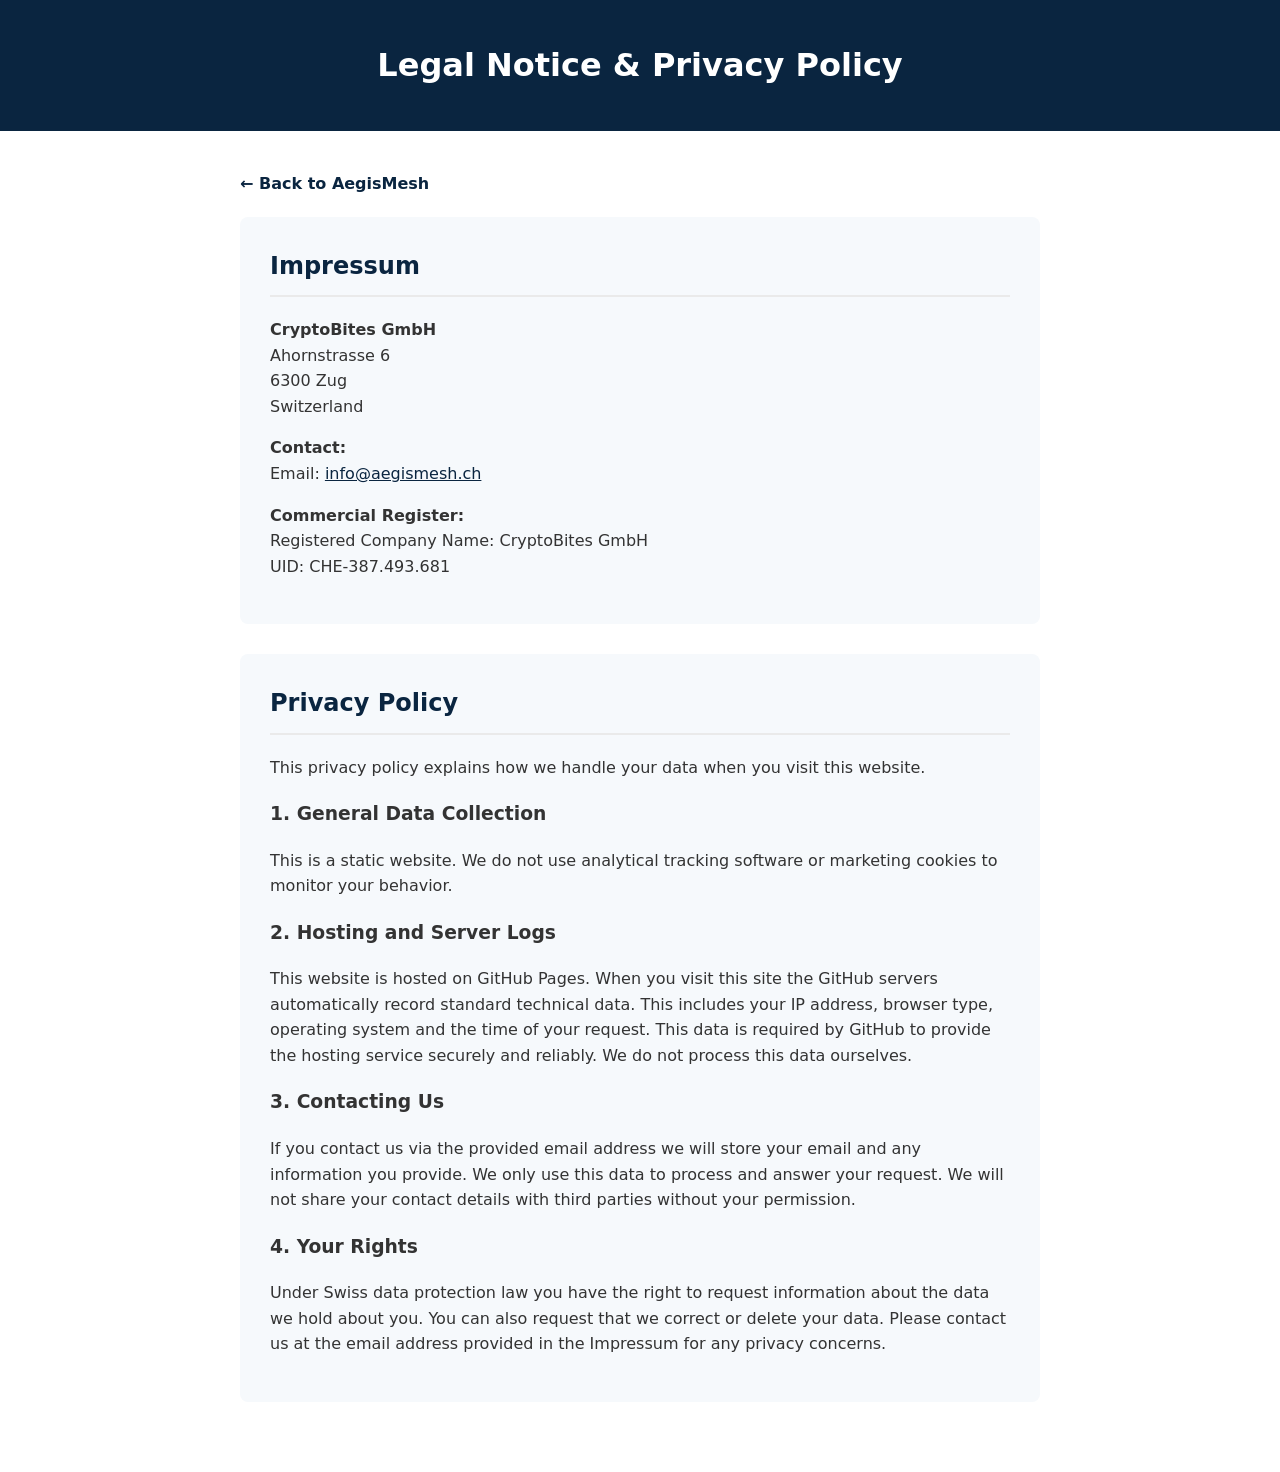
==== impressum.html @ 9a06ebcc "impressum" ====
<!DOCTYPE html>
<html lang="en">
<head>
    <meta charset="UTF-8">
    <meta name="viewport" content="width=device-width, initial-scale=1.0">
    <title>Impressum & Privacy Policy | AegisMesh</title>
    <style>
        :root {
            --primary-blue: #0a2540;
            --text-main: #333333;
            --bg-light: #f6f9fc;
        }
        body {
            font-family: system-ui, -apple-system, sans-serif;
            margin: 0;
            padding: 0;
            color: var(--text-main);
            background-color: #ffffff;
            line-height: 1.6;
        }
        header {
            background-color: var(--primary-blue);
            color: white;
            padding: 40px 20px;
            text-align: center;
        }
        h1 {
            margin: 0;
            font-size: 2rem;
            color: white;
        }
        .container {
            max-width: 800px;
            margin: 0 auto;
            padding: 40px 20px;
        }
        .legal-section {
            background: var(--bg-light);
            padding: 30px;
            border-radius: 8px;
            margin-bottom: 30px;
        }
        h2 {
            color: var(--primary-blue);
            margin-top: 0;
            border-bottom: 2px solid #eaeaea;
            padding-bottom: 10px;
        }
        p {
            margin-bottom: 15px;
        }
        a {
            color: var(--primary-blue);
            text-decoration: underline;
        }
        .back-link {
            display: inline-block;
            margin-bottom: 20px;
            font-weight: bold;
            text-decoration: none;
        }
    </style>
</head>
<body>

    <header>
        <h1>Legal Notice & Privacy Policy</h1>
    </header>

    <div class="container">
        <a href="/" class="back-link">&larr; Back to AegisMesh</a>

        <div class="legal-section">
            <h2>Impressum</h2>
            <p><strong>CryptoBites GmbH</strong><br>
            Ahornstrasse 6<br>
            6300 Zug<br>
            Switzerland</p>

            <p><strong>Contact:</strong><br>
            Email: <a href="mailto:info@aegismesh.ch">info@aegismesh.ch</a></p>

            <p><strong>Commercial Register:</strong><br>
            Registered Company Name: CryptoBites GmbH<br>
            UID: CHE-387.493.681</p>
        </div>

        <div class="legal-section">
            <h2>Privacy Policy</h2>
            <p>This privacy policy explains how we handle your data when you visit this website.</p>

            <h3>1. General Data Collection</h3>
            <p>This is a static website. We do not use analytical tracking software or marketing cookies to monitor your behavior.</p>

            <h3>2. Hosting and Server Logs</h3>
            <p>This website is hosted on GitHub Pages. When you visit this site the GitHub servers automatically record standard technical data. This includes your IP address, browser type, operating system and the time of your request. This data is required by GitHub to provide the hosting service securely and reliably. We do not process this data ourselves.</p>

            <h3>3. Contacting Us</h3>
            <p>If you contact us via the provided email address we will store your email and any information you provide. We only use this data to process and answer your request. We will not share your contact details with third parties without your permission.</p>

            <h3>4. Your Rights</h3>
            <p>Under Swiss data protection law you have the right to request information about the data we hold about you. You can also request that we correct or delete your data. Please contact us at the email address provided in the Impressum for any privacy concerns.</p>
        </div>
    </div>

</body>
</html>
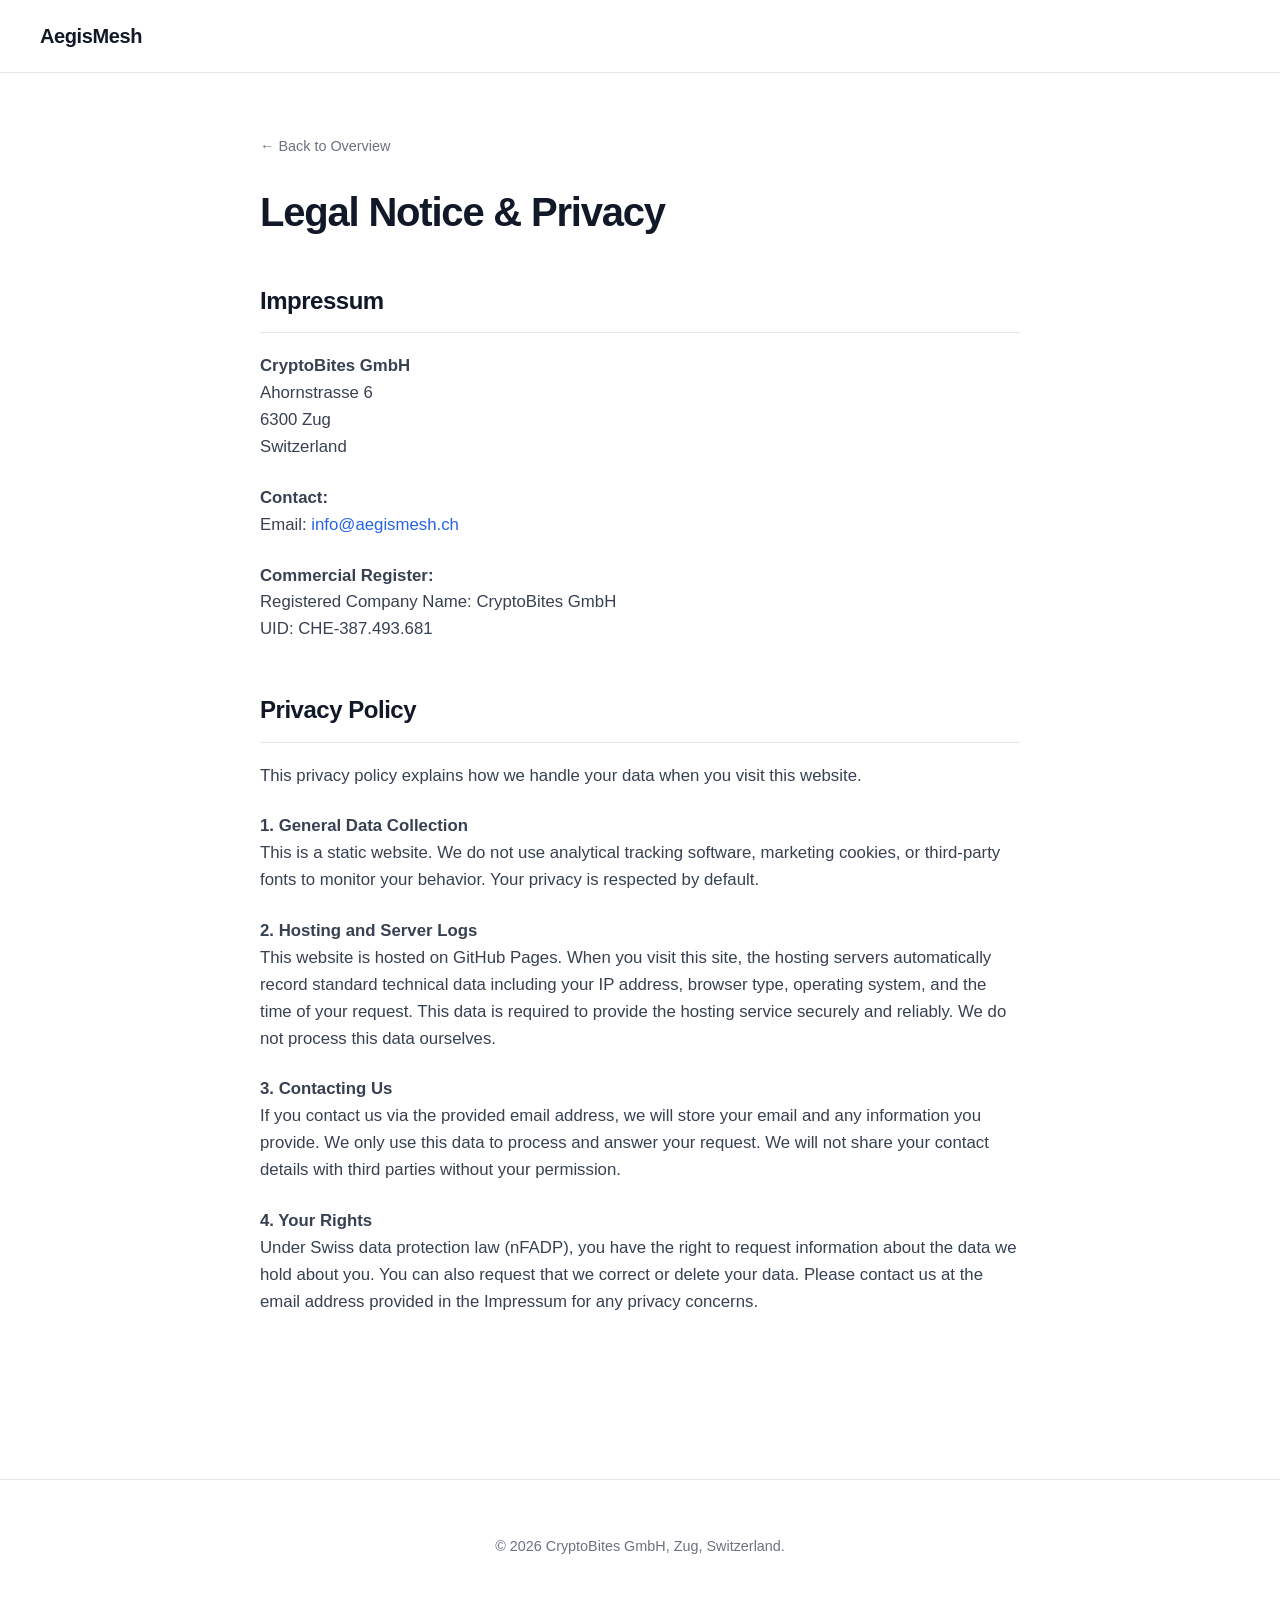
==== commit beb504f2: "v2 html" ====
--- a/impressum.html
+++ b/impressum.html
@@ -4,104 +4,53 @@
     <meta charset="UTF-8">
     <meta name="viewport" content="width=device-width, initial-scale=1.0">
     <title>Impressum & Privacy Policy | AegisMesh</title>
-    <style>
-        :root {
-            --primary-blue: #0a2540;
-            --text-main: #333333;
-            --bg-light: #f6f9fc;
-        }
-        body {
-            font-family: system-ui, -apple-system, sans-serif;
-            margin: 0;
-            padding: 0;
-            color: var(--text-main);
-            background-color: #ffffff;
-            line-height: 1.6;
-        }
-        header {
-            background-color: var(--primary-blue);
-            color: white;
-            padding: 40px 20px;
-            text-align: center;
-        }
-        h1 {
-            margin: 0;
-            font-size: 2rem;
-            color: white;
-        }
-        .container {
-            max-width: 800px;
-            margin: 0 auto;
-            padding: 40px 20px;
-        }
-        .legal-section {
-            background: var(--bg-light);
-            padding: 30px;
-            border-radius: 8px;
-            margin-bottom: 30px;
-        }
-        h2 {
-            color: var(--primary-blue);
-            margin-top: 0;
-            border-bottom: 2px solid #eaeaea;
-            padding-bottom: 10px;
-        }
-        p {
-            margin-bottom: 15px;
-        }
-        a {
-            color: var(--primary-blue);
-            text-decoration: underline;
-        }
-        .back-link {
-            display: inline-block;
-            margin-bottom: 20px;
-            font-weight: bold;
-            text-decoration: none;
-        }
-    </style>
+    <link rel="stylesheet" href="style.css">
 </head>
 <body>
 
-    <header>
-        <h1>Legal Notice & Privacy Policy</h1>
-    </header>
+<nav>
+    <a href="/" class="nav-logo">AegisMesh</a>
+</nav>
 
-    <div class="container">
-        <a href="/" class="back-link">&larr; Back to AegisMesh</a>
+<div class="article-container">
+    <a href="/" class="breadcrumb">&larr; Back to Overview</a>
 
-        <div class="legal-section">
-            <h2>Impressum</h2>
-            <p><strong>CryptoBites GmbH</strong><br>
+    <article>
+        <h1>Legal Notice & Privacy</h1>
+
+        <h2 id="impressum">Impressum</h2>
+        <p><strong>CryptoBites GmbH</strong><br>
             Ahornstrasse 6<br>
             6300 Zug<br>
             Switzerland</p>
 
-            <p><strong>Contact:</strong><br>
+        <p><strong>Contact:</strong><br>
             Email: <a href="mailto:info@aegismesh.ch">info@aegismesh.ch</a></p>
 
-            <p><strong>Commercial Register:</strong><br>
+        <p><strong>Commercial Register:</strong><br>
             Registered Company Name: CryptoBites GmbH<br>
             UID: CHE-387.493.681</p>
-        </div>
 
-        <div class="legal-section">
-            <h2>Privacy Policy</h2>
-            <p>This privacy policy explains how we handle your data when you visit this website.</p>
+        <h2 id="privacy">Privacy Policy</h2>
+        <p>This privacy policy explains how we handle your data when you visit this website.</p>
 
-            <h3>1. General Data Collection</h3>
-            <p>This is a static website. We do not use analytical tracking software or marketing cookies to monitor your behavior.</p>
+        <p><strong>1. General Data Collection</strong><br>
+            This is a static website. We do not use analytical tracking software, marketing cookies, or third-party fonts to monitor your behavior. Your privacy is respected by default.</p>
 
-            <h3>2. Hosting and Server Logs</h3>
-            <p>This website is hosted on GitHub Pages. When you visit this site the GitHub servers automatically record standard technical data. This includes your IP address, browser type, operating system and the time of your request. This data is required by GitHub to provide the hosting service securely and reliably. We do not process this data ourselves.</p>
+        <p><strong>2. Hosting and Server Logs</strong><br>
+            This website is hosted on GitHub Pages. When you visit this site, the hosting servers automatically record standard technical data including your IP address, browser type, operating system, and the time of your request. This data is required to provide the hosting service securely and reliably. We do not process this data ourselves.</p>
 
-            <h3>3. Contacting Us</h3>
-            <p>If you contact us via the provided email address we will store your email and any information you provide. We only use this data to process and answer your request. We will not share your contact details with third parties without your permission.</p>
+        <p><strong>3. Contacting Us</strong><br>
+            If you contact us via the provided email address, we will store your email and any information you provide. We only use this data to process and answer your request. We will not share your contact details with third parties without your permission.</p>
 
-            <h3>4. Your Rights</h3>
-            <p>Under Swiss data protection law you have the right to request information about the data we hold about you. You can also request that we correct or delete your data. Please contact us at the email address provided in the Impressum for any privacy concerns.</p>
-        </div>
-    </div>
+        <p><strong>4. Your Rights</strong><br>
+            Under Swiss data protection law (nFADP), you have the right to request information about the data we hold about you. You can also request that we correct or delete your data. Please contact us at the email address provided in the Impressum for any privacy concerns.</p>
+    </article>
+</div>
+
+<footer>
+    <p>&copy; 2026 CryptoBites GmbH, Zug, Switzerland.</p>
+</footer>
 
 </body>
-</html>
+</html>
--- a/style.css
+++ b/style.css
@@ -0,0 +1,193 @@
+:root {
+    --text-main: #111827;
+    --text-muted: #6b7280;
+    --bg-main: #ffffff;
+    --bg-muted: #f9fafb;
+    --border-color: #e5e7eb;
+    --accent: #0f172a;
+    --accent-hover: #374151;
+    --link-color: #2563eb;
+}
+
+body {
+    font-family: -apple-system, BlinkMacSystemFont, "Segoe UI", Roboto, Helvetica, Arial, sans-serif;
+    margin: 0;
+    padding: 0;
+    color: var(--text-main);
+    background-color: var(--bg-main);
+    line-height: 1.6;
+    -webkit-font-smoothing: antialiased;
+}
+
+/* Navigation */
+nav {
+    display: flex;
+    justify-content: space-between;
+    align-items: center;
+    padding: 20px 40px;
+    border-bottom: 1px solid var(--border-color);
+}
+.nav-logo {
+    font-size: 1.25rem;
+    font-weight: 800;
+    text-decoration: none;
+    color: var(--text-main);
+    letter-spacing: -0.02em;
+}
+.nav-links a {
+    margin-left: 24px;
+    text-decoration: none;
+    color: var(--text-muted);
+    font-size: 0.95rem;
+    font-weight: 500;
+    transition: color 0.2s;
+}
+.nav-links a:hover {
+    color: var(--text-main);
+}
+
+/* Layout Containers */
+.container {
+    max-width: 1100px;
+    margin: 0 auto;
+    padding: 80px 20px;
+}
+.article-container {
+    max-width: 760px;
+    margin: 0 auto;
+    padding: 60px 20px;
+}
+
+/* Hero Section */
+.hero {
+    text-align: center;
+    padding: 80px 0;
+}
+h1 {
+    font-size: 3.5rem;
+    font-weight: 800;
+    letter-spacing: -0.03em;
+    margin: 0 0 20px 0;
+    line-height: 1.1;
+}
+.hero-subtitle {
+    font-size: 1.25rem;
+    color: var(--text-muted);
+    max-width: 650px;
+    margin: 0 auto 40px auto;
+}
+
+/* Grid & Cards */
+.grid {
+    display: grid;
+    grid-template-columns: repeat(auto-fit, minmax(320px, 1fr));
+    gap: 24px;
+}
+.card {
+    display: block;
+    background: var(--bg-main);
+    border: 1px solid var(--border-color);
+    padding: 32px;
+    border-radius: 12px;
+    text-decoration: none;
+    color: inherit;
+    transition: all 0.2s ease-in-out;
+}
+.card:hover {
+    border-color: var(--text-muted);
+    transform: translateY(-2px);
+    box-shadow: 0 12px 20px -8px rgba(0, 0, 0, 0.08);
+}
+.card h3 {
+    margin: 0 0 12px 0;
+    font-size: 1.25rem;
+    display: flex;
+    justify-content: space-between;
+    align-items: center;
+}
+.card h3::after {
+    content: "→";
+    color: var(--text-muted);
+    transition: transform 0.2s;
+    opacity: 0;
+    transform: translateX(-10px);
+}
+.card:hover h3::after {
+    opacity: 1;
+    transform: translateX(0);
+    color: var(--text-main);
+}
+.card p {
+    margin: 0;
+    color: var(--text-muted);
+    font-size: 0.95rem;
+}
+
+/* Buttons */
+.btn {
+    display: inline-block;
+    background-color: var(--accent);
+    color: white;
+    padding: 12px 28px;
+    text-decoration: none;
+    border-radius: 6px;
+    font-weight: 600;
+    transition: background-color 0.2s;
+}
+.btn:hover {
+    background-color: var(--accent-hover);
+}
+.btn-outline {
+    background-color: transparent;
+    color: var(--accent);
+    border: 1px solid var(--border-color);
+    margin-left: 12px;
+}
+.btn-outline:hover {
+    background-color: var(--bg-muted);
+}
+
+/* Typography for Articles */
+.breadcrumb {
+    color: var(--text-muted);
+    text-decoration: none;
+    font-size: 0.9rem;
+    display: inline-block;
+    margin-bottom: 32px;
+    font-weight: 500;
+}
+.breadcrumb:hover { color: var(--text-main); }
+article h1 { font-size: 2.5rem; text-align: left; }
+article h2 { margin-top: 48px; font-size: 1.5rem; letter-spacing: -0.02em; border-bottom: 1px solid var(--border-color); padding-bottom: 12px;}
+article p { font-size: 1.05rem; color: #374151; margin-bottom: 24px; }
+article a { color: var(--link-color); text-decoration: none; }
+article a:hover { text-decoration: underline; }
+code {
+    background: #f1f5f9;
+    padding: 3px 6px;
+    border-radius: 4px;
+    font-family: ui-monospace, SFMono-Regular, Menlo, Monaco, Consolas, monospace;
+    font-size: 0.9em;
+    color: #0f172a;
+}
+
+/* Footer */
+footer {
+    text-align: center;
+    padding: 40px 20px;
+    border-top: 1px solid var(--border-color);
+    color: var(--text-muted);
+    font-size: 0.9rem;
+    margin-top: 80px;
+}
+footer a {
+    color: var(--text-muted);
+    text-decoration: none;
+    margin: 0 12px;
+}
+footer a:hover { color: var(--text-main); }
+
+@media (max-width: 768px) {
+    h1 { font-size: 2.5rem; }
+    .nav-links { display: none; }
+}
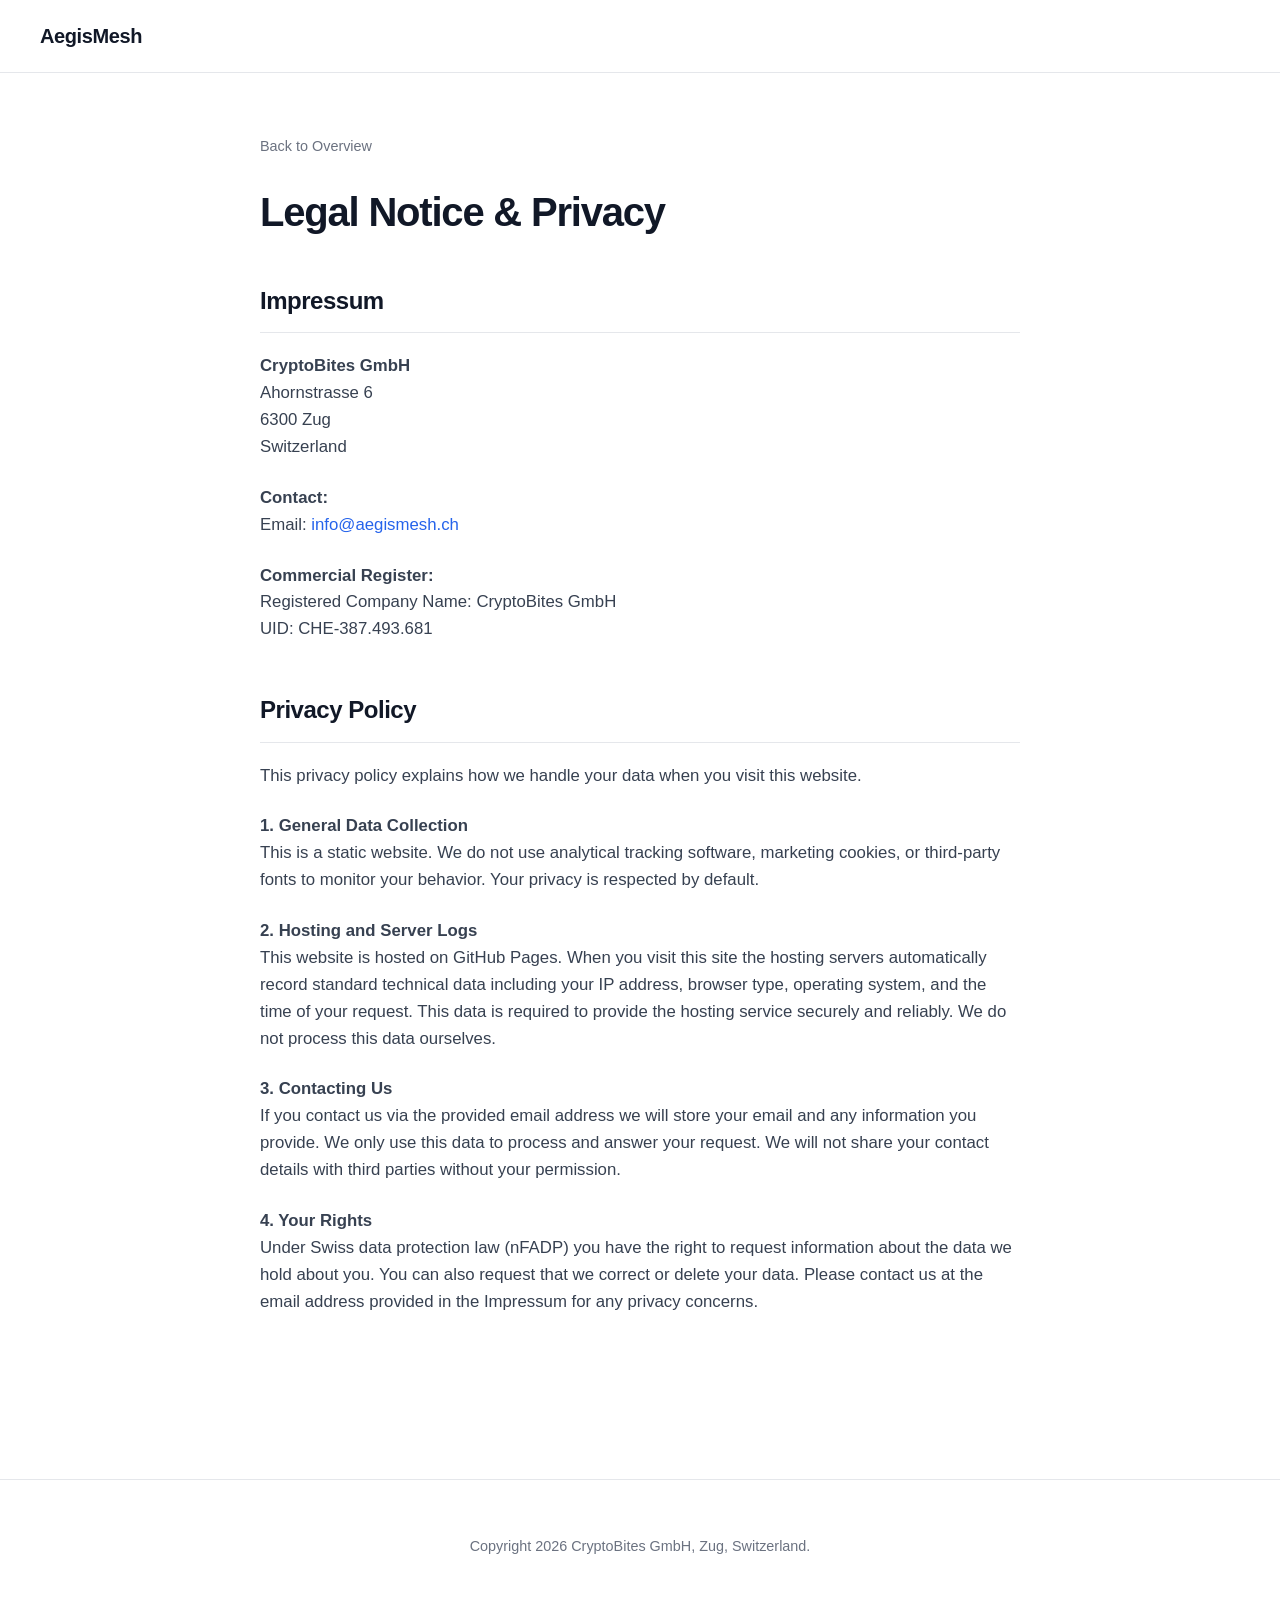
==== commit 2f9fc62f: "kafka and seo" ====
--- a/impressum.html
+++ b/impressum.html
@@ -4,52 +4,61 @@
     <meta charset="UTF-8">
     <meta name="viewport" content="width=device-width, initial-scale=1.0">
     <title>Impressum & Privacy Policy | AegisMesh</title>
+    <meta name="description" content="Legal notice and privacy policy for AegisMesh by CryptoBites GmbH.">
+    <meta name="robots" content="noindex, follow">
     <link rel="stylesheet" href="style.css">
+    <link rel="icon" type="image/x-icon" href="scripts/favicon.ico">
 </head>
 <body>
 
-<nav>
+<nav aria-label="Main Navigation">
     <a href="/" class="nav-logo">AegisMesh</a>
 </nav>
 
-<div class="article-container">
-    <a href="/" class="breadcrumb">&larr; Back to Overview</a>
+<main class="article-container">
+    <a href="/" class="breadcrumb" aria-label="Return to Overview">Back to Overview</a>
 
     <article>
-        <h1>Legal Notice & Privacy</h1>
+        <header>
+            <h1>Legal Notice & Privacy</h1>
+        </header>
 
-        <h2 id="impressum">Impressum</h2>
-        <p><strong>CryptoBites GmbH</strong><br>
-            Ahornstrasse 6<br>
-            6300 Zug<br>
-            Switzerland</p>
+        <section>
+            <h2 id="impressum">Impressum</h2>
+            <p><strong>CryptoBites GmbH</strong><br>
+                Ahornstrasse 6<br>
+                6300 Zug<br>
+                Switzerland</p>
 
-        <p><strong>Contact:</strong><br>
-            Email: <a href="mailto:info@aegismesh.ch">info@aegismesh.ch</a></p>
+            <p><strong>Contact:</strong><br>
+                Email: <a href="mailto:info@aegismesh.ch">info@aegismesh.ch</a></p>
 
-        <p><strong>Commercial Register:</strong><br>
-            Registered Company Name: CryptoBites GmbH<br>
-            UID: CHE-387.493.681</p>
+            <p><strong>Commercial Register:</strong><br>
+                Registered Company Name: CryptoBites GmbH<br>
+                UID: CHE-387.493.681</p>
+        </section>
 
-        <h2 id="privacy">Privacy Policy</h2>
-        <p>This privacy policy explains how we handle your data when you visit this website.</p>
+        <section>
+            <h2 id="privacy">Privacy Policy</h2>
+            <p>This privacy policy explains how we handle your data when you visit this website.</p>
 
-        <p><strong>1. General Data Collection</strong><br>
-            This is a static website. We do not use analytical tracking software, marketing cookies, or third-party fonts to monitor your behavior. Your privacy is respected by default.</p>
+            <p><strong>1. General Data Collection</strong><br>
+                This is a static website. We do not use analytical tracking software, marketing cookies, or third-party fonts to monitor your behavior. Your privacy is respected by default.</p>
 
-        <p><strong>2. Hosting and Server Logs</strong><br>
-            This website is hosted on GitHub Pages. When you visit this site, the hosting servers automatically record standard technical data including your IP address, browser type, operating system, and the time of your request. This data is required to provide the hosting service securely and reliably. We do not process this data ourselves.</p>
+            <p><strong>2. Hosting and Server Logs</strong><br>
+                This website is hosted on GitHub Pages. When you visit this site the hosting servers automatically record standard technical data including your IP address, browser type, operating system, and the time of your request. This data is required to provide the hosting service securely and reliably. We do not process this data ourselves.</p>
 
-        <p><strong>3. Contacting Us</strong><br>
-            If you contact us via the provided email address, we will store your email and any information you provide. We only use this data to process and answer your request. We will not share your contact details with third parties without your permission.</p>
+            <p><strong>3. Contacting Us</strong><br>
+                If you contact us via the provided email address we will store your email and any information you provide. We only use this data to process and answer your request. We will not share your contact details with third parties without your permission.</p>
 
-        <p><strong>4. Your Rights</strong><br>
-            Under Swiss data protection law (nFADP), you have the right to request information about the data we hold about you. You can also request that we correct or delete your data. Please contact us at the email address provided in the Impressum for any privacy concerns.</p>
+            <p><strong>4. Your Rights</strong><br>
+                Under Swiss data protection law (nFADP) you have the right to request information about the data we hold about you. You can also request that we correct or delete your data. Please contact us at the email address provided in the Impressum for any privacy concerns.</p>
+        </section>
     </article>
-</div>
+</main>
 
 <footer>
-    <p>&copy; 2026 CryptoBites GmbH, Zug, Switzerland.</p>
+    <p>Copyright 2026 CryptoBites GmbH, Zug, Switzerland.</p>
 </footer>
 
 </body>
--- a/style.css
+++ b/style.css
@@ -122,6 +122,10 @@
     color: var(--text-muted);
     font-size: 0.95rem;
 }
+.card h3 a {
+    color: inherit;
+    text-decoration: none;
+}
 
 /* Buttons */
 .btn {
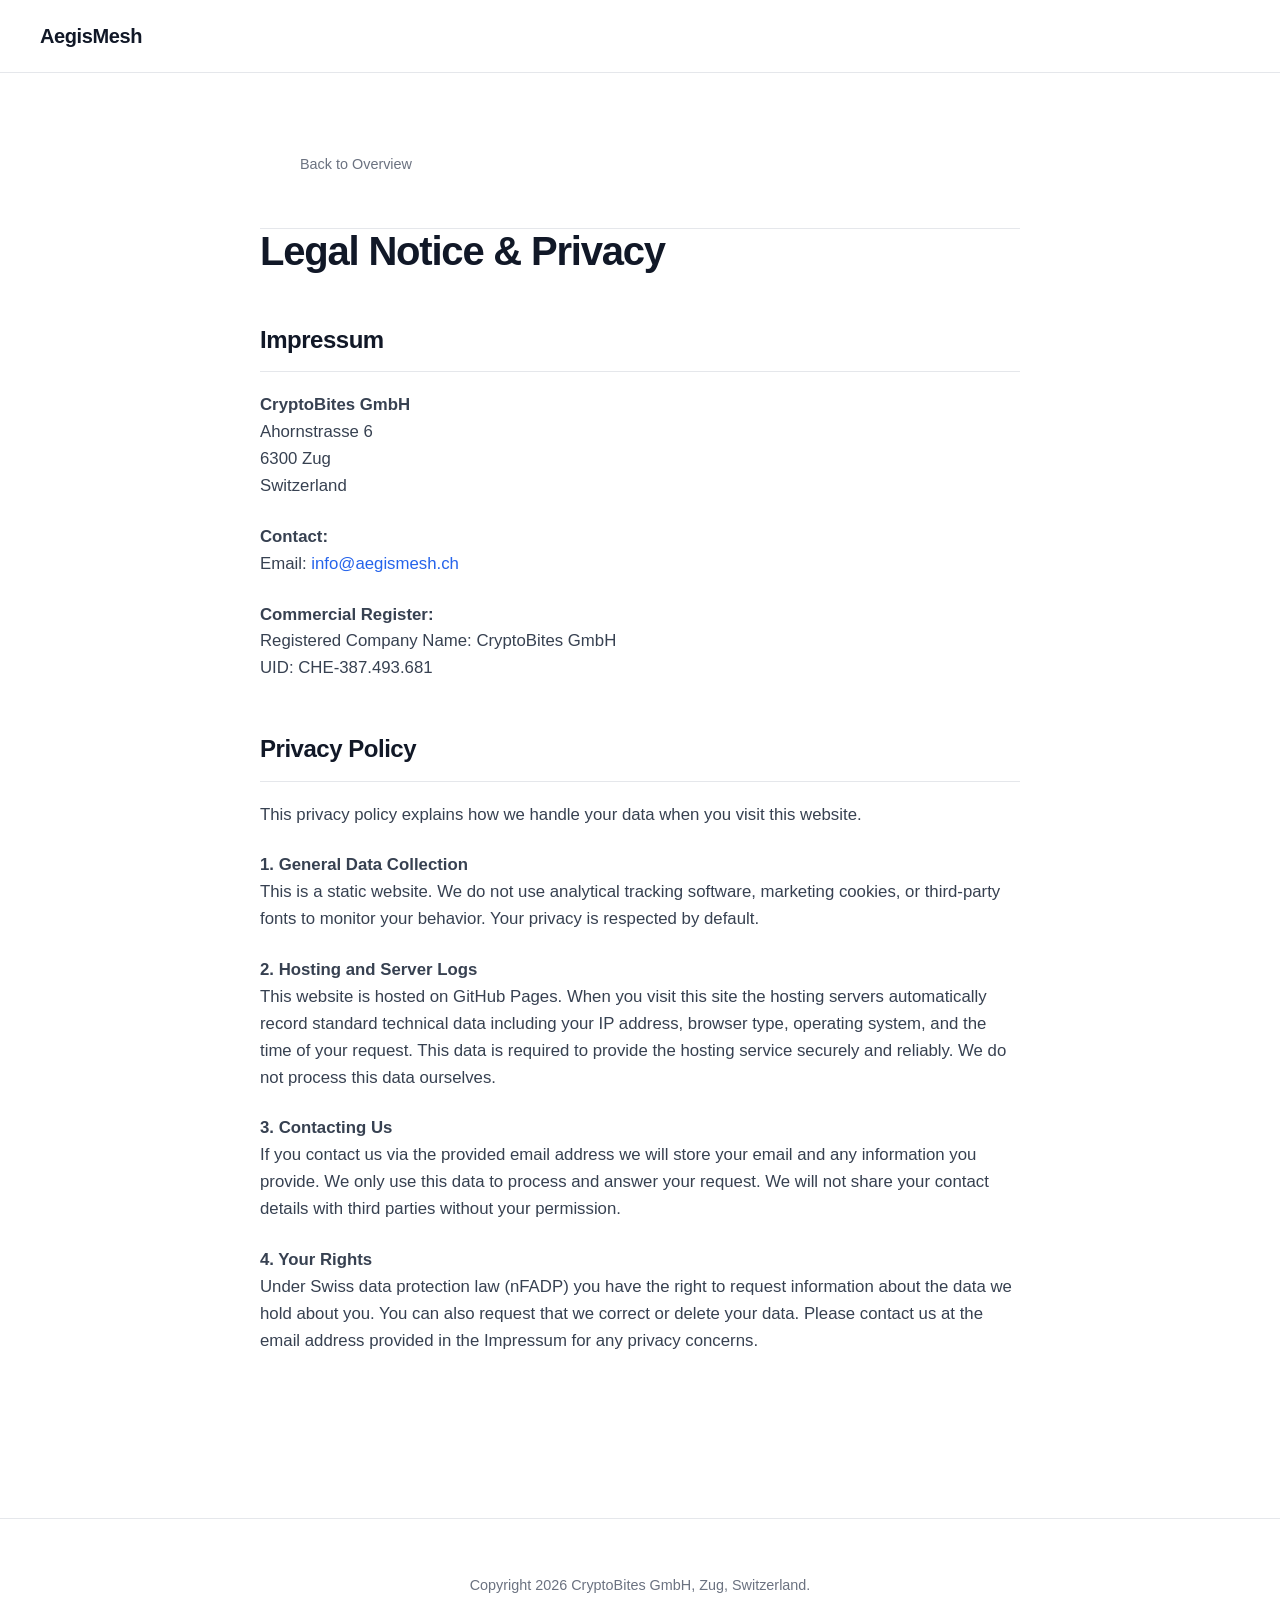
==== commit 8df4fc46: "Update" ====
--- a/impressum.html
+++ b/impressum.html
@@ -6,6 +6,19 @@
     <title>Impressum & Privacy Policy | AegisMesh</title>
     <meta name="description" content="Legal notice and privacy policy for AegisMesh by CryptoBites GmbH.">
     <meta name="robots" content="noindex, follow">
+    <link rel="canonical" href="https://aegismesh.ch/impressum.html">
+
+    <meta property="og:title" content="Impressum & Privacy Policy | AegisMesh">
+    <meta property="og:description" content="Legal notice and privacy policy for AegisMesh by CryptoBites GmbH.">
+    <meta property="og:type" content="website">
+    <meta property="og:url" content="https://aegismesh.ch/impressum.html">
+    <meta property="og:image" content="https://aegismesh.ch/scripts/omnimesh-logo.png">
+
+    <meta name="twitter:card" content="summary_large_image">
+    <meta name="twitter:title" content="Impressum & Privacy Policy | AegisMesh">
+    <meta name="twitter:description" content="Legal notice and privacy policy for AegisMesh by CryptoBites GmbH.">
+    <meta name="twitter:image" content="https://aegismesh.ch/scripts/omnimesh-logo.png">
+
     <link rel="stylesheet" href="style.css">
     <link rel="icon" type="image/x-icon" href="scripts/favicon.ico">
 </head>
@@ -16,7 +29,9 @@
 </nav>
 
 <main class="article-container">
-    <a href="/" class="breadcrumb" aria-label="Return to Overview">Back to Overview</a>
+    <nav aria-label="Breadcrumb">
+        <a href="/" class="breadcrumb">Back to Overview</a>
+    </nav>
 
     <article>
         <header>
--- a/style.css
+++ b/style.css
@@ -50,7 +50,7 @@
 .container {
     max-width: 1100px;
     margin: 0 auto;
-    padding: 80px 20px;
+    padding: 40px 20px 80px 20px;
 }
 .article-container {
     max-width: 760px;
@@ -61,13 +61,30 @@
 /* Hero Section */
 .hero {
     text-align: center;
-    padding: 80px 0;
+    padding: 0 0 80px 0;
+}
+.hero-title-wrapper {
+    display: flex;
+    flex-direction: row;
+    align-items: center;
+    justify-content: center;
+    gap: 24px;
+    margin-bottom: 20px;
+}
+.hero-logo {
+    width: 80px;
+    height: auto;
+    flex-shrink: 0;
+    display: block;
+}
+.hero-title-wrapper h1 {
+    margin: 0;
+    text-align: left;
 }
 h1 {
     font-size: 3.5rem;
     font-weight: 800;
     letter-spacing: -0.03em;
-    margin: 0 0 20px 0;
     line-height: 1.1;
 }
 .hero-subtitle {
@@ -85,6 +102,7 @@
 }
 .card {
     display: block;
+    position: relative; /* Acts as the boundary for the clickable link overlay */
     background: var(--bg-main);
     border: 1px solid var(--border-color);
     padding: 32px;
@@ -98,21 +116,21 @@
     transform: translateY(-2px);
     box-shadow: 0 12px 20px -8px rgba(0, 0, 0, 0.08);
 }
-.card h3 {
+.card h2 {
     margin: 0 0 12px 0;
     font-size: 1.25rem;
     display: flex;
     justify-content: space-between;
     align-items: center;
 }
-.card h3::after {
+.card h2::after {
     content: "→";
     color: var(--text-muted);
     transition: transform 0.2s;
     opacity: 0;
     transform: translateX(-10px);
 }
-.card:hover h3::after {
+.card:hover h2::after {
     opacity: 1;
     transform: translateX(0);
     color: var(--text-main);
@@ -122,9 +140,16 @@
     color: var(--text-muted);
     font-size: 0.95rem;
 }
-.card h3 a {
+.card h2 a {
     color: inherit;
     text-decoration: none;
+}
+/* Magic trick to make the whole card clickable */
+.card h2 a::after {
+    content: "";
+    position: absolute;
+    inset: 0;
+    z-index: 1;
 }
 
 /* Buttons */
@@ -161,7 +186,7 @@
     font-weight: 500;
 }
 .breadcrumb:hover { color: var(--text-main); }
-article h1 { font-size: 2.5rem; text-align: left; }
+article h1 { font-size: 2.5rem; text-align: left; margin: 0 0 20px 0; }
 article h2 { margin-top: 48px; font-size: 1.5rem; letter-spacing: -0.02em; border-bottom: 1px solid var(--border-color); padding-bottom: 12px;}
 article p { font-size: 1.05rem; color: #374151; margin-bottom: 24px; }
 article a { color: var(--link-color); text-decoration: none; }
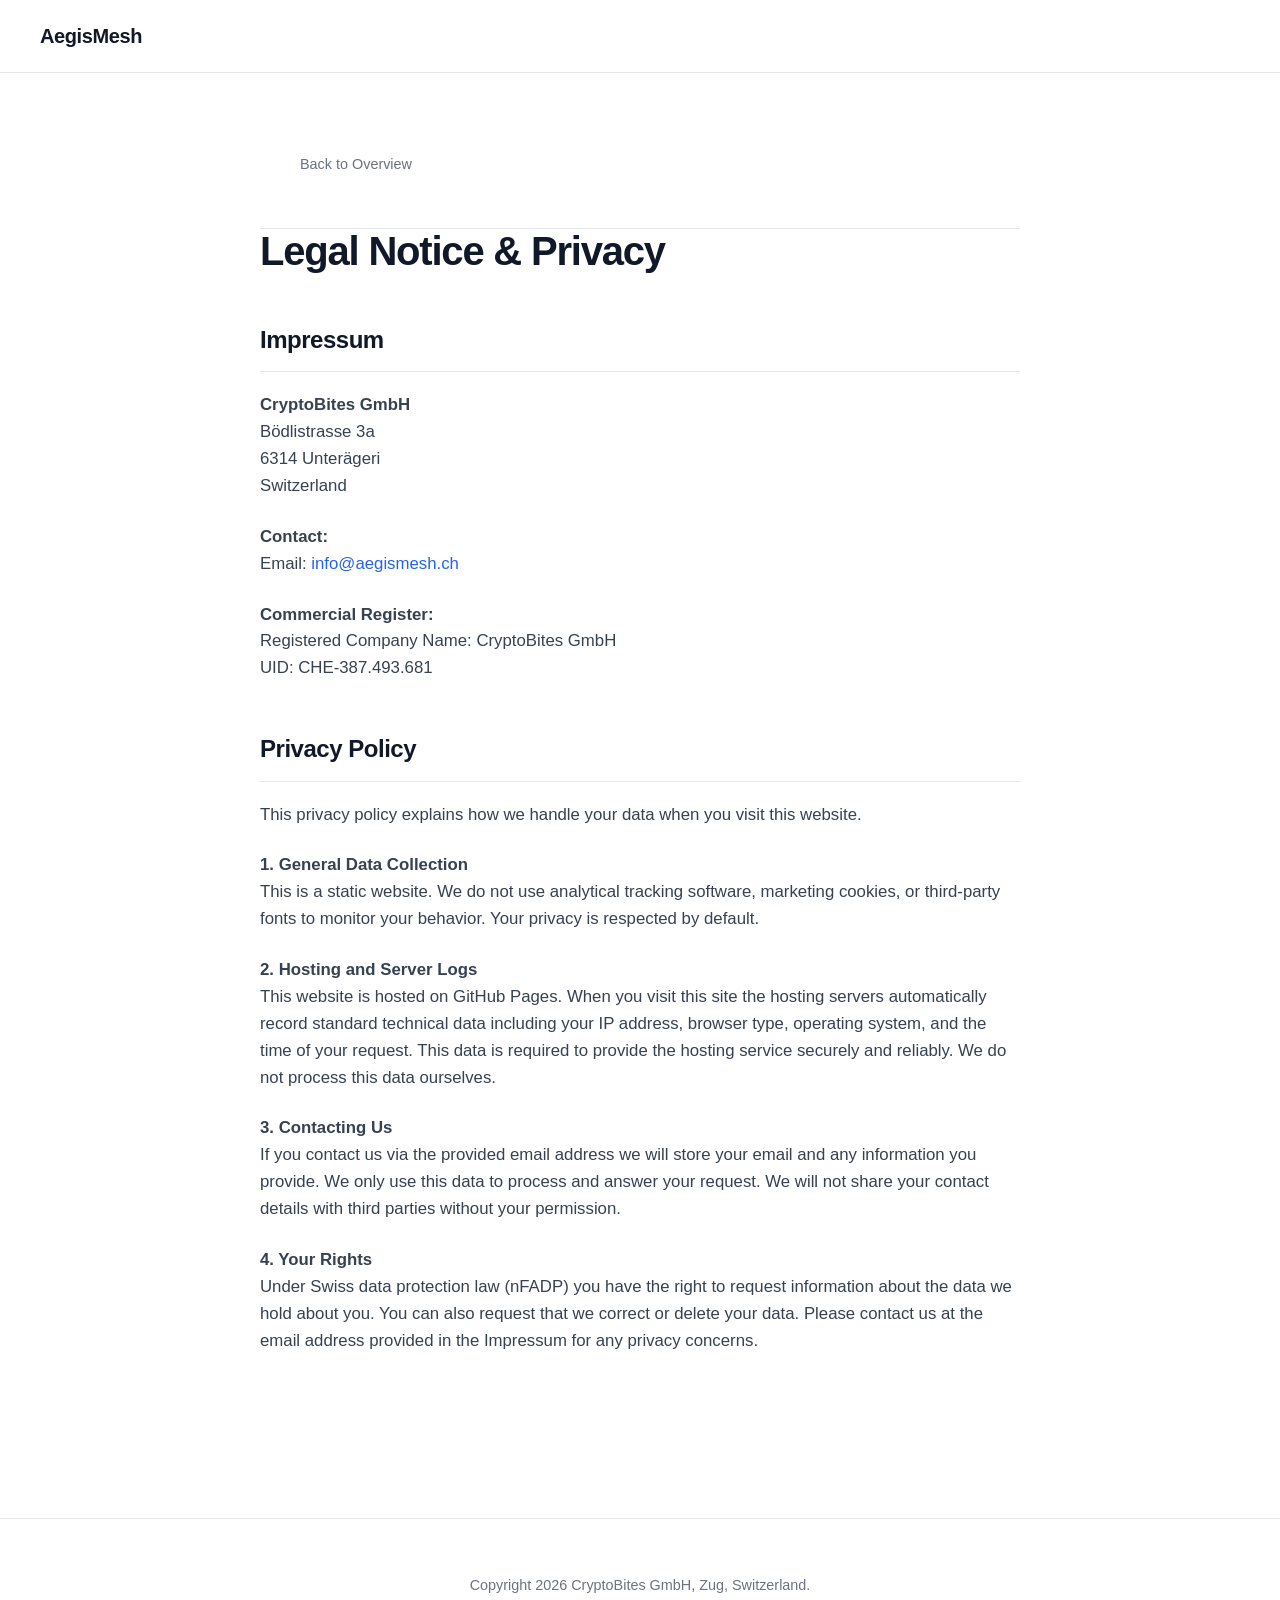
==== commit 8ae63c03: "new address" ====
--- a/impressum.html
+++ b/impressum.html
@@ -41,8 +41,8 @@
         <section>
             <h2 id="impressum">Impressum</h2>
             <p><strong>CryptoBites GmbH</strong><br>
-                Ahornstrasse 6<br>
-                6300 Zug<br>
+                Bödlistrasse 3a<br>
+                6314 Unterägeri<br>
                 Switzerland</p>
 
             <p><strong>Contact:</strong><br>
